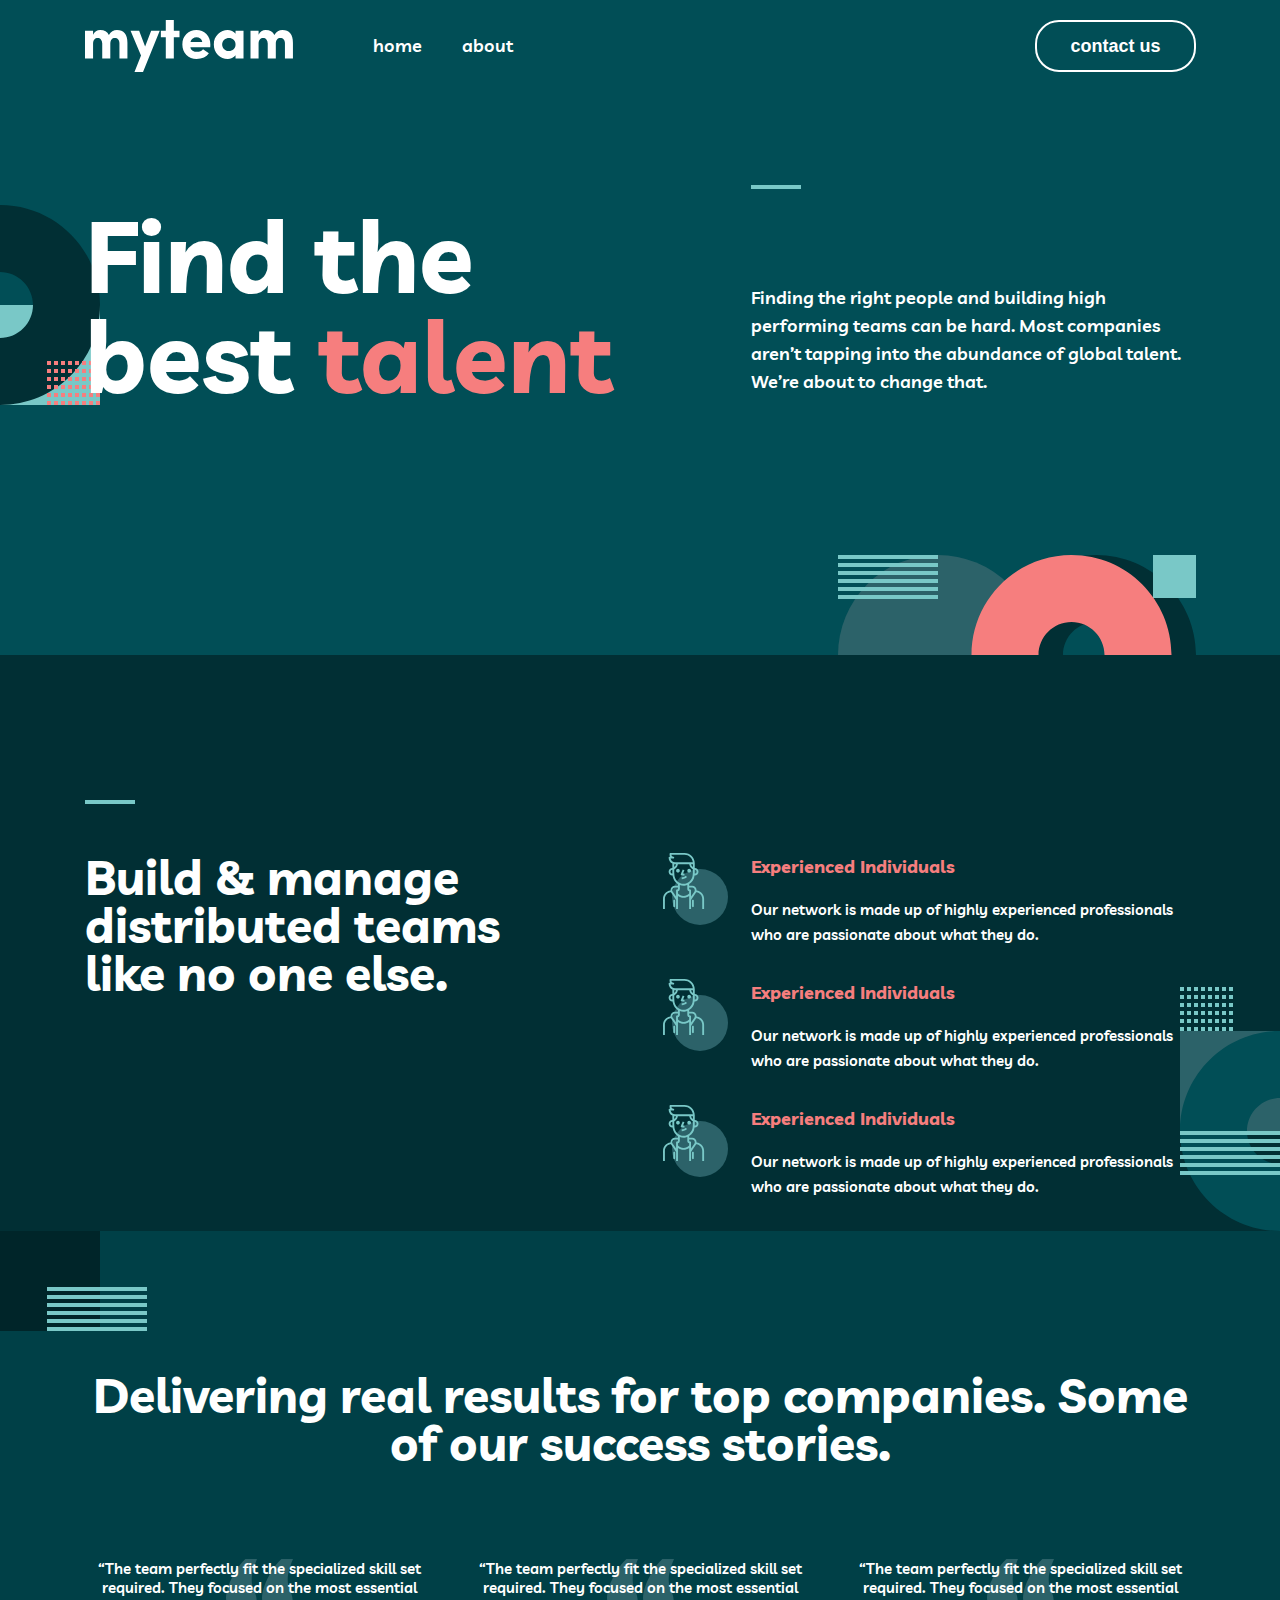
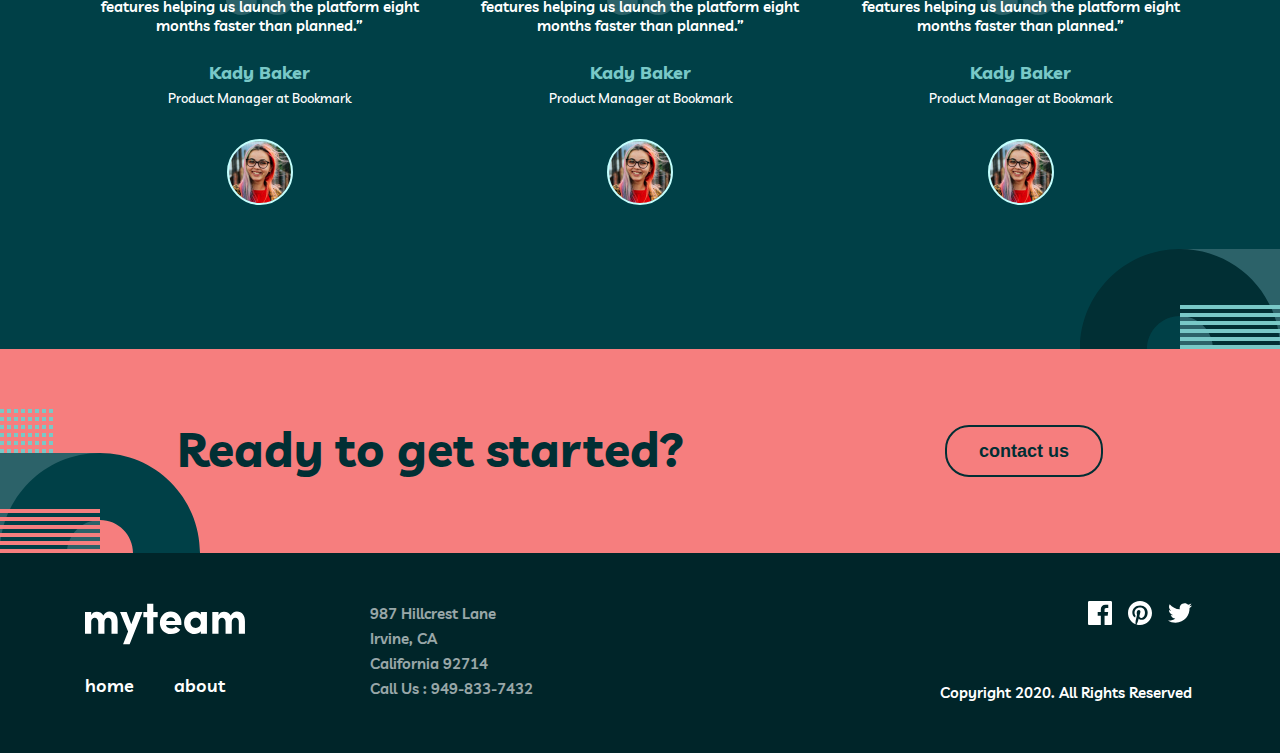
==== index.html @ ed4c5a64 "first commit" ====
<!DOCTYPE html>
<html lang="en">

<head>
    <meta charset="UTF-8">
    <meta name="viewport" content="width=device-width, initial-scale=1.0">
    <link rel="stylesheet" href="./css/main.css">
    <title>Document</title>
</head>

<body>
    <header>
        <section class="header_color">
            <div class="container header_contianer">
                <div class="header_box">
                    <img src="./img/logo.svg" alt="logo">
                    <ul class="header_list">
                        <li><a class="header_item" href="./additional.html">home</a>
                        </li>
                        <li><a class="header_item" href="./third.html">about</a>
                        </li>
                    </ul>
                </div>
                <button class="header_btn">contact us</button>
            </div>
        </section>
    </header>
    <main>
        <section class="hero">
            <div class="container hero_cotianer">
                <h2 class="hero_title">Find the <br> best <span>talent</span></h2>
                <p class="hero_text">Finding the right people and building high performing teams can be hard. Most
                    companies aren’t tapping into the
                    abundance of global talent. We’re about to change that.</p>
            </div>
        </section>
        <section class="manage_color">
            <div class="container  manage">
                <div>
                    <h2 class="manage_title">Build & manage distributed teams like no one else.</h2>
                </div>
                <ul class="manage_list">
                    <li class="manage_list_item">
                        <div>
                            <img class="manage_img" src="./img/manage.svg" alt="img">
                        </div>
                        <div>
                            <h3 class="manage_list_title">Experienced Individuals</h3>
                            <p class="manage_list_text">Our network is made up of highly experienced professionals who
                                are passionate about what they do.</p>
                        </div>
                    </li>
                    <li class="manage_list_item">
                        <div>
                            <img class="manage_img" src="./img/manage.svg" alt="img">
                        </div>
                        <div>
                            <h3 class="manage_list_title">Experienced Individuals</h3>
                            <p class="manage_list_text">Our network is made up of highly experienced professionals who
                                are passionate about what they do.</p>
                        </div>
                    </li>
                    <li class="manage_list_item">
                        <div>
                            <img class="manage_img" src="./img/manage.svg" alt="img">
                        </div>
                        <div>
                            <h3 class="manage_list_title">Experienced Individuals</h3>
                            <p class="manage_list_text">Our network is made up of highly experienced professionals who
                                are passionate about what they do.</p>
                        </div>
                    </li>
                </ul>
            </div>
        </section>
        <section class="companies">
            <div class="companies_bg">
                <div class="container companies_contianer ">
                    <h2 class="companies_title">Delivering real results for top companies. Some of our success stories.
                    </h2>
                    <ul class="companies_list">
                        <li class="companies_item">
                            <p class="companies_item_text">“The team perfectly fit the specialized skill set required.
                                They
                                focused on the most
                                essential features helping us
                                launch the platform eight months faster than planned.”</p>
                            <h3 class="companies_item_title">Kady Baker</h3>
                            <p class="companies_item_text1">Product Manager at Bookmark</p>
                            <img src="./img/companies.svg" alt="img">
                        </li>
                        <li class="companies_item">
                            <p class="companies_item_text">“The team perfectly fit the specialized skill set required.
                                They
                                focused on the most
                                essential features helping us
                                launch the platform eight months faster than planned.”</p>
                            <h3 class="companies_item_title">Kady Baker</h3>
                            <p class="companies_item_text1">Product Manager at Bookmark</p>
                            <img src="./img/companies.svg" alt="img">
                        </li>
                        <li class="companies_item">
                            <p class="companies_item_text">“The team perfectly fit the specialized skill set required.
                                They
                                focused on the most
                                essential features helping us
                                launch the platform eight months faster than planned.”</p>
                            <h3 class="companies_item_title">Kady Baker</h3>
                            <p class="companies_item_text1">Product Manager at Bookmark</p>
                            <img src="./img/companies.svg" alt="img">
                        </li>
                    </ul>
                </div>
            </div>
        </section>
        <section class="Ready">
            <div class="container ready_contianer">
                <h2 class="Ready_title">Ready to get started?</h2>
                <button class="Ready_btn">contact us</button>
            </div>
        </section>
    </main>
    <footer>
        <section class="contact">
            <div class="container contact_contianer">
                <div class="contact_box">
                    <img class="contact_logo" src="./img/logo.svg" alt="logo">
                    <div class="contact_box_text">
                        <p class="contact_text">home</p>
                        <p class="contact_text">about</p>
                    </div>
                </div>
                <div class="contact_nummer">
                    <p>987 Hillcrest Lane <br>Irvine, CA <br>California 92714 <br>
                        Call Us : 949-833-7432</p>
                </div>

                <div class="contact_logo_box">
                    <img class="contact_logo_box_img
                    " src="./img/footer.svg" alt="icon">
                    <p class="contact_logo_box__text">Copyright 2020. All Rights Reserved</p>
                </div>
            </div>
        </section>
    </footer>

</body>

</html>
---- css/main.css ----
@import url('https://fonts.googleapis.com/css2?family=Livvic:wght@500;600;700&display=swap');

body {
    font-family: 'Livvic', sans-serif;
}

* {
    padding: 0;
    margin: 0;
    box-sizing: border-box;
}

ol,
ul {
    list-style: none;

}

a {
    text-decoration: none;
}

.container {
    width: 1111px;
    margin: 0 auto;
}

/* header */
.header_color {

    background-color: #014E56;
}

.header_box {
    display: flex;
}

.header_contianer {
    display: flex;
    justify-content: space-between;
    padding-top: 20px;
    padding-bottom: 133px;
}

.header_item {
    color: #FFF;
    font-size: 18px;
    font-weight: 600;
    line-height: 28px;
}

.header_btn {
    border-radius: 24px;
    border: 2px solid #FFF;
    padding: 10px 33px;
    background-color: #014E56;
    color: #FFF;
    font-size: 18px;
    font-weight: 600;
    line-height: 28px;

}

.header_list {
    display: flex;
    gap: 40px;
    margin-left: 80px;
    align-items: center;

}

/* hero */
.hero_title {
    color: #FFF;
    font-size: 100px;
    font-weight: 700;
    line-height: 100px;
    width: 635px;
}

.hero_title span {
    color: #F67E7E;
}

.hero_text {
    position: relative;
    color: #FFF;
    width: 445px;
    font-size: 18px;
    font-weight: 600;
    line-height: 28px;
    padding-top: 79px;
}

.hero_text::before {
    position: absolute;
    width: 50px;
    height: 4px;
    content: "";
    display: inline-block;
    background-repeat: no-repeat;
    background-image: url(../img/line.svg);
    top: -20px;
}

.hero {
    background-color: #014E56;
    background-repeat: no-repeat;
    background-image: url(../img/heroimg.svg);




}

.hero_cotianer {
    display: flex;
    justify-content: space-between;
    background-repeat: no-repeat;
    background-image: url(../img/hero.svg);
    background-position: right bottom;
}

.hero_cotianer {
    padding-bottom: 250px;
}

/* manage */
.manage_color {
    background-color: #012F34;
    background-repeat: no-repeat;
    background-image: url(../img/manage1.svg);
    background-position: right bottom;
}

.manage {
    padding-top: 198px;
    display: flex;
    justify-content: space-between;
}

.manage_title {
    color: #FFF;
    font-size: 48px;
    font-weight: 700;
    line-height: 48px;
    width: 445px;
    position: relative;
}

.manage_list_text {
    color: #FFF;
    font-size: 15px;
    font-weight: 600;
    line-height: 25px;
    width: 445px;
}

.manage_list_title {
    color: #F67E7E;
    font-size: 18px;
    font-weight: 700;
    line-height: 28px;
    margin-bottom: 16px;

}

.manage_list_item {
    display: flex;
    padding-bottom: 32px;
}

.manage_img {
    align-items: center;
    margin-right: 23px;

}

.manage_title::before {
    position: absolute;
    width: 50px;
    height: 4px;
    content: "";
    display: inline-block;
    background-repeat: no-repeat;
    background-image: url(../img/line.svg);
    top: -53px;


}

/* companies */
.companies {
    background-color: #004047;
    background-repeat: no-repeat;
    background-image: url(../img/companies-bg.svg);
    background-position: left top;
}

.companies_title {
    padding-top: 140px;
    color: #FFF;
    text-align: center;
    font-size: 48px;
    font-weight: 700;
    line-height: 48px;
    margin-bottom: 92px;

}

.companies_item {
    width: 350px;
    text-align: center;
    background-repeat: no-repeat;
    background-image: url(../img/bg-img.svg);
    background-position: center top;



}

.companies_item_title {
    color: #79C8C7;
    text-align: center;
    font-size: 18px;
    font-weight: 700;
    line-height: 28px;
    margin-bottom: 2px;

}

.companies_item_text {
    color: #FFF;
    text-align: center;
    font-size: 15px;
    font-weight: 600;
    margin-bottom: 24px;
}

.companies_item_text1 {
    color: #FFF;
    text-align: center;
    font-size: 13px;
    font-weight: 500;
    line-height: 18px;
    margin-bottom: 32px;
}

.companies_list {
    display: flex;
    justify-content: space-between;
    padding-bottom: 140px;

}

.companies_bg {
    background-repeat: no-repeat;
    background-image: url(../img/companes-bg.svg);
    background-position: right bottom;
}

/* Ready */
.Ready {
    background-color: #F67E7E;
    background-repeat: no-repeat;
    background-image: url(../img/ready.svg);
    background-position: left bottom;

}

.ready_contianer {
    display: flex;
    gap: 260px;
    justify-content: center;
    padding: 76px 0;
}

.Ready_title {
    color: #012F34;
    font-size: 48px;
    font-style: normal;
    font-weight: 700;
    line-height: 48px;
}

.Ready_btn {
    padding: 10px 32px;
    color: #012F34;
    background-color: #F67E7E;
    font-size: 18px;
    font-weight: 600;
    line-height: 28px;
    border-radius: 24px;
    border: 2px solid #012F34;

}

/* contact */
.contact {
    background-color: #002529;
}

.contact_contianer {
    padding: 48px 0;
    display: flex;

}

.contact_box {
    display: flex;
    width: 160px;
    flex-wrap: wrap;
}

.contact_logo {
    margin-bottom: 25px;

}

.contact_box_text {
    display: flex;
    gap: 40px;
}

.contact_text {
    color: #FFF;
    font-size: 18px;
    font-weight: 600;
    line-height: 28px;

}

.contact_nummer {
    margin-left: 125px;
    color: #FFF;
    font-size: 15px;
    font-weight: 600;
    line-height: 25px;
    opacity: 0.6;
    width: 445px;
}

.contact_logo_box {
    text-align: right;
    margin-left: 125px;
}

.contact_logo_box_img {
    margin-bottom: 51px;
}

.contact_logo_box__text {
    color: #FFF;
    text-align: right;
    font-size: 15px;
    font-weight: 600;
    line-height: 25px;

}

/*  additional */
.add_contianer {
    padding-bottom: 124px;
    display: flex;
    justify-content: space-between;
    padding-top: 20px;

}

.add_hero_text {
    position: relative;
    color: #FFF;
    width: 445px;
    font-size: 18px;
    font-weight: 600;
    line-height: 28px;
    padding-top: 79px;

}


.add_hero_text::before {
    position: absolute;
    width: 50px;
    height: 4px;
    content: "";
    display: inline-block;
    background-repeat: no-repeat;
    background-image: url(../img/line.svg);
    top: 30px;
}


.add_hero {
    background-color: #014E56;

}

.add_hero_cotianer {
    display: flex;
    justify-content: space-between;
    background-repeat: no-repeat;
    background-image: url(../img/add-hero_img.svg);
    background-position: right bottom;
    padding-bottom: 120px;
}

.add_hero_text {
    width: 730px;
}

/* directors */
.directors {
    background-color: #004047;
    background-image: url(../img/directors-bg1.svg);
    background-repeat: no-repeat;
    background-position: left top;
}

.add_directors {
    background-image: url(../img/directors-bg2.svg);
    background-repeat: no-repeat;
    background-position: right bottom;

}

.directors_contianer {
    padding: 140px 0;
}

.directors_title {
    color: #FFF;
    text-align: center;
    font-size: 48px;
    font-weight: 700;
    line-height: 48px;
    margin-bottom: 64px;

}

.directors_item {
    padding: 32px 24px 56px 24px;
    width: 350px;
    text-align: center;
    background-color: #012F34;
}

.directors_list {
    display: flex;
    flex-wrap: wrap;
    justify-content: space-between;
    row-gap: 76px;
}


.directors_item_img {
    margin-bottom: 16px;

}

.directors_item_title {
    color: #79C8C7;
    font-size: 18px;
    font-weight: 700;
    line-height: 28px;

}

/* 
.directors_item::after {
    position: absolute;
    content: "";
    display: inline-block;
    background-repeat: no-repeat;
    background-image: url(../img/add-drectors.svg);
} */

.directors_item_text {
    color: #FFF;
    text-align: center;
    font-size: 15px;
    font-weight: 500;
    line-height: 25px;


}

/* clients */
.clients {
    background-color: #012F34;
    padding: 140px 0 151px 0;
}

.clients_title {
    color: #FFF;
    text-align: center;
    font-size: 48px;
    font-weight: 700;
    line-height: 48px;
    margin-bottom: 70px;

}

.clients_box {
    display: flex;
    grid-column-gap: 80px;
}

/* third */
.third {
    background-color: #014E56;
}


.third_content_list_text {
    display: flex;
    color: #FFF;
    font-size: 15px;
    font-weight: 600;
    line-height: 25px;
    width: 445px;
    align-items: center;

}

.third_content_title {
    color: #FFF;
    font-size: 64px;
    font-weight: 700;
    line-height: 100px;
    margin-bottom: 16px;

}

.third_content_text {
    color: #F67E7E;
    font-size: 32px;
    font-weight: 700;
    line-height: 48px;
    margin-bottom: 32px;
}

.third_content {
    padding-bottom: 120px;
}

/* info */

.info {
    width: 540px;
}

.info_input {
    padding-bottom: 14px;
    padding-top: 14px;
    padding-left: 14px;
    width: 445px;
    background-color: #014E56;
    border: none;
}

.info_input::placeholder {
    color: #FFF;
    font-size: 15px;
    font-weight: 600;
    line-height: 25px;
    letter-spacing: -0.115px;
    opacity: 0.6;
}

.info_line {
    display: block;
    width: 540px;
    height: 1px;
    background: #FFF;
}

.info_item {
    margin-top: 14px;
}

.info_item1 {
    margin-bottom: 54px;
    margin-top: 24px;
}

.third_content {
    display: flex;
    justify-content: space-between;
    flex-wrap: wrap;
}

.info_btn {
    padding: 10px 32px;
    border-radius: 24px;
    border: 2px solid #FFF;
    background: #FFF;
    color: #004047;
    font-size: 18px;
    font-weight: 600;
    line-height: 28px;
    display: inline-block;
    margin-top: 33px;

}

.third {
    background-repeat: no-repeat;
    background-image: url(../img/info.svg);

}

.third_contianer {
    background-repeat: no-repeat;
    background-image: url(../img/info-bg.svg);
    background-position: right bottom;

}
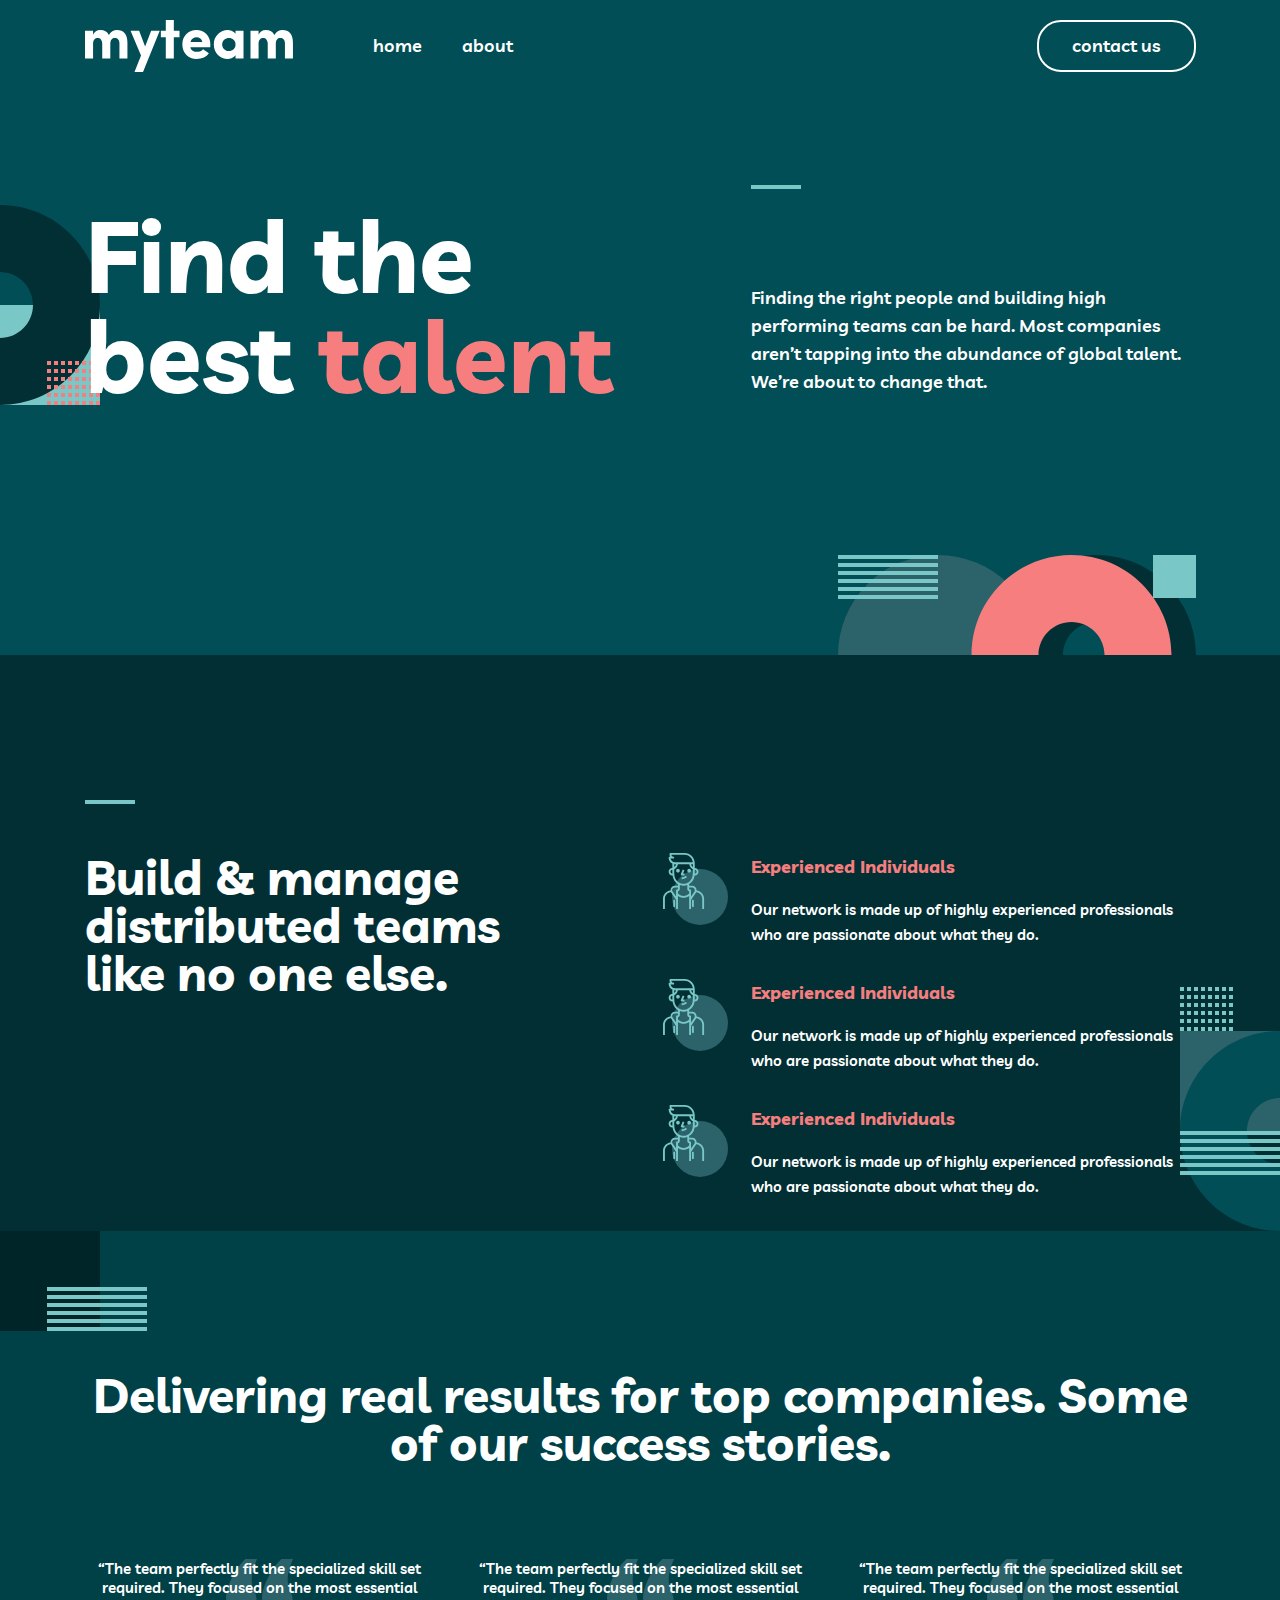
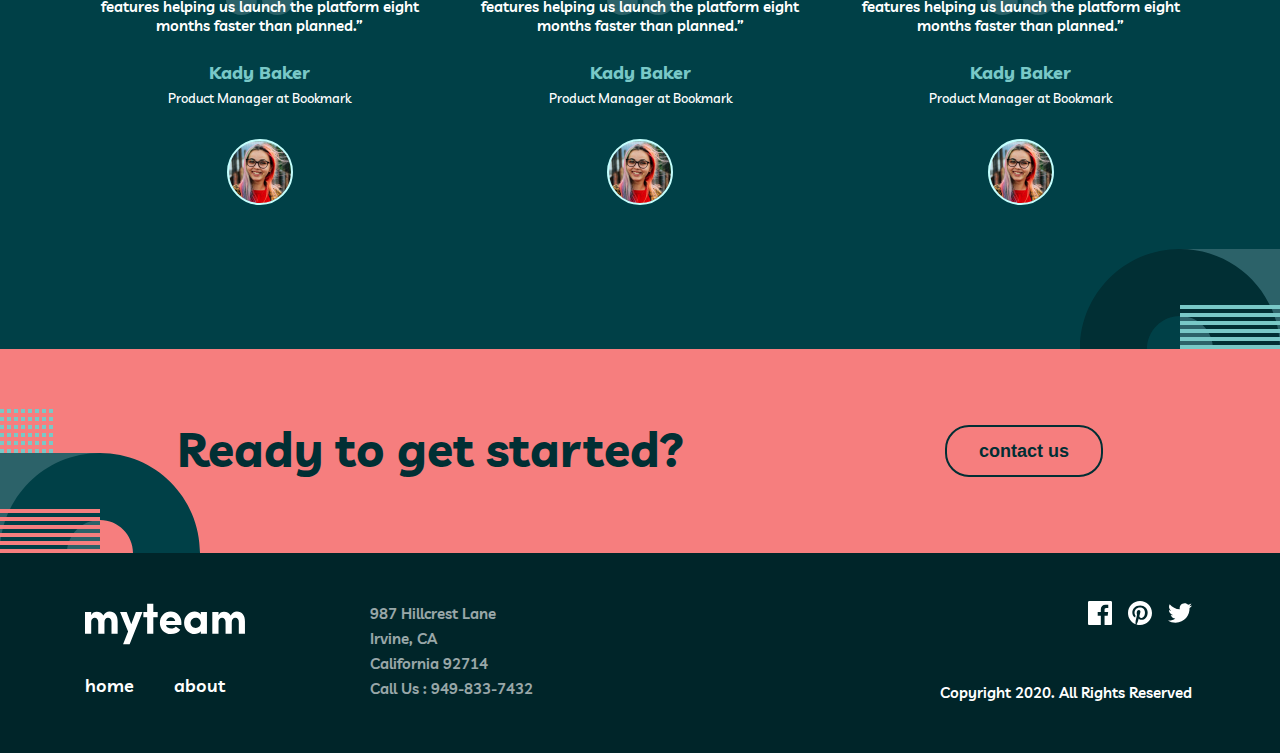
==== commit 30989ebf: "new" ====
--- a/index.html
+++ b/index.html
@@ -15,13 +15,13 @@
                 <div class="header_box">
                     <img src="./img/logo.svg" alt="logo">
                     <ul class="header_list">
-                        <li><a class="header_item" href="./additional.html">home</a>
+                        <li><a class="header_item" href="#">home</a>
                         </li>
-                        <li><a class="header_item" href="./third.html">about</a>
+                        <li><a class="header_item" href="./additional.html">about</a>
                         </li>
                     </ul>
                 </div>
-                <button class="header_btn">contact us</button>
+                <a href="./third.html" class="header_btn">contact us</a>
             </div>
         </section>
     </header>
